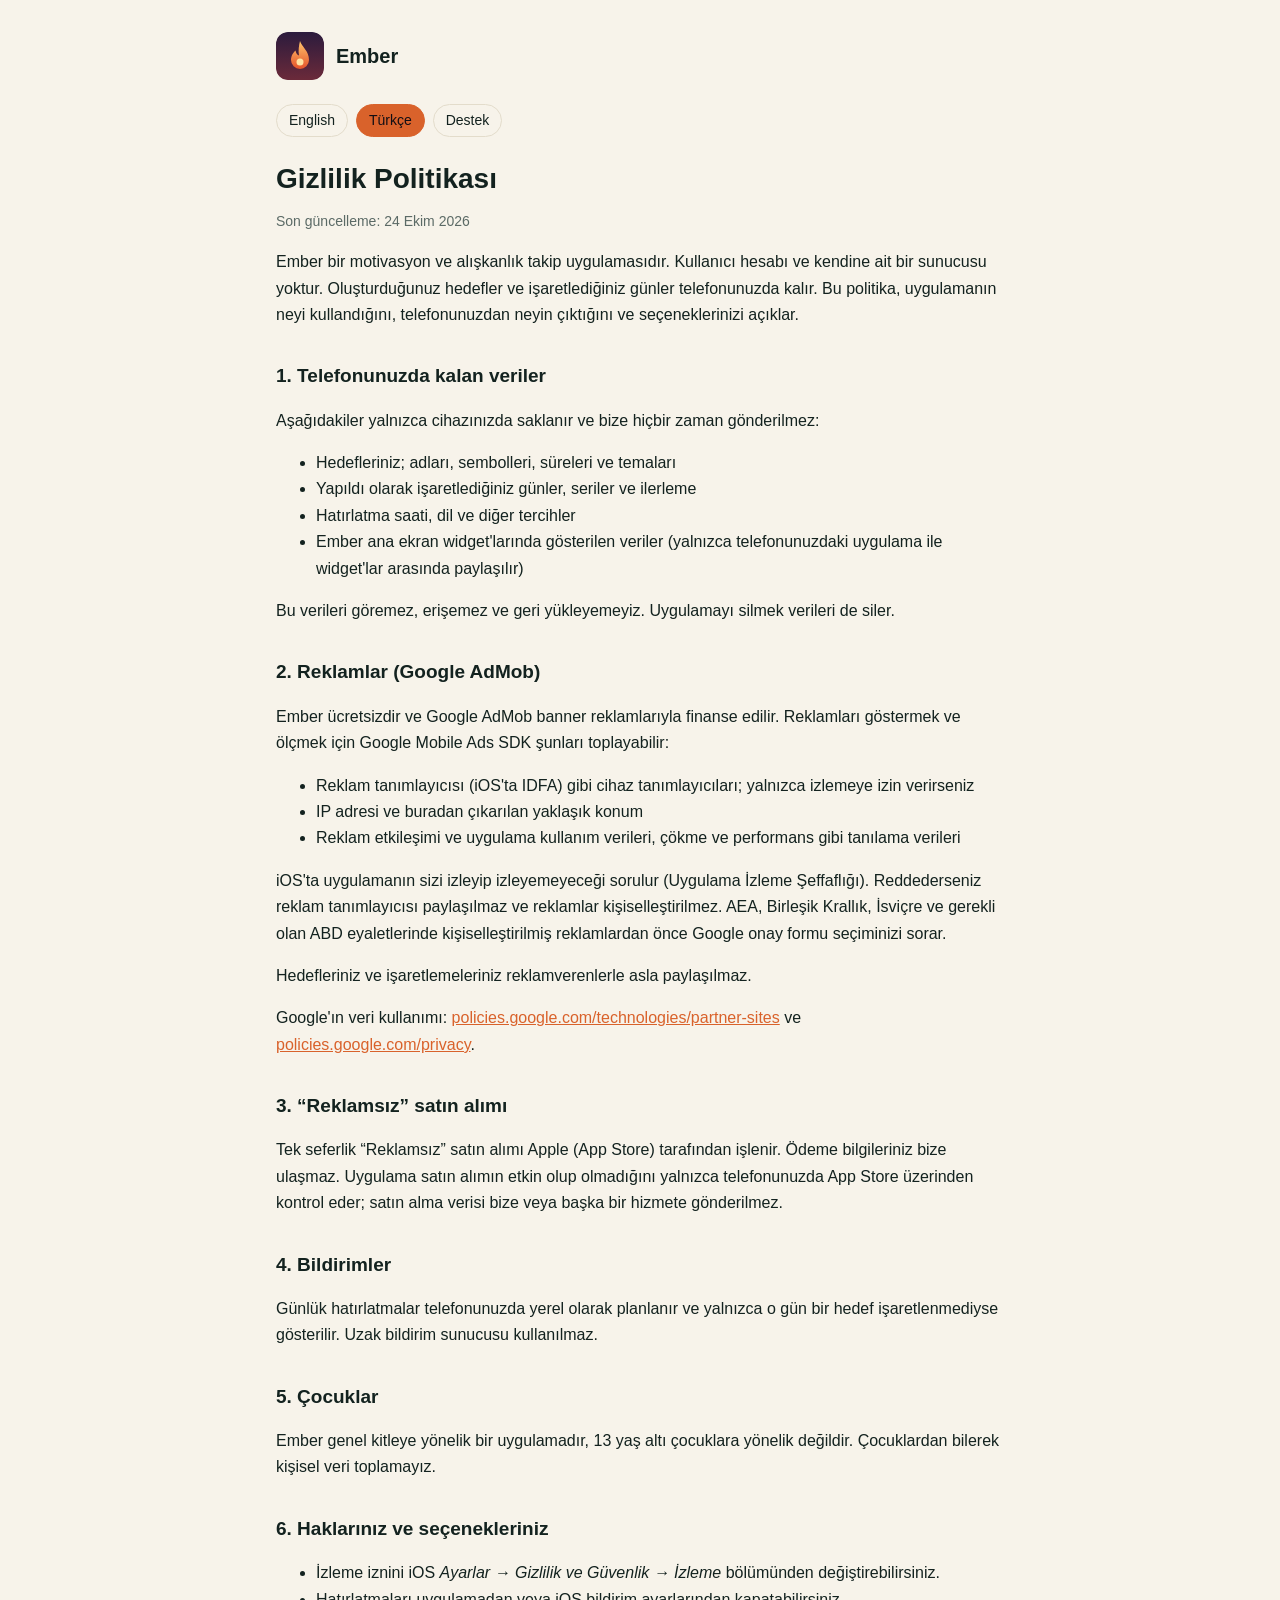
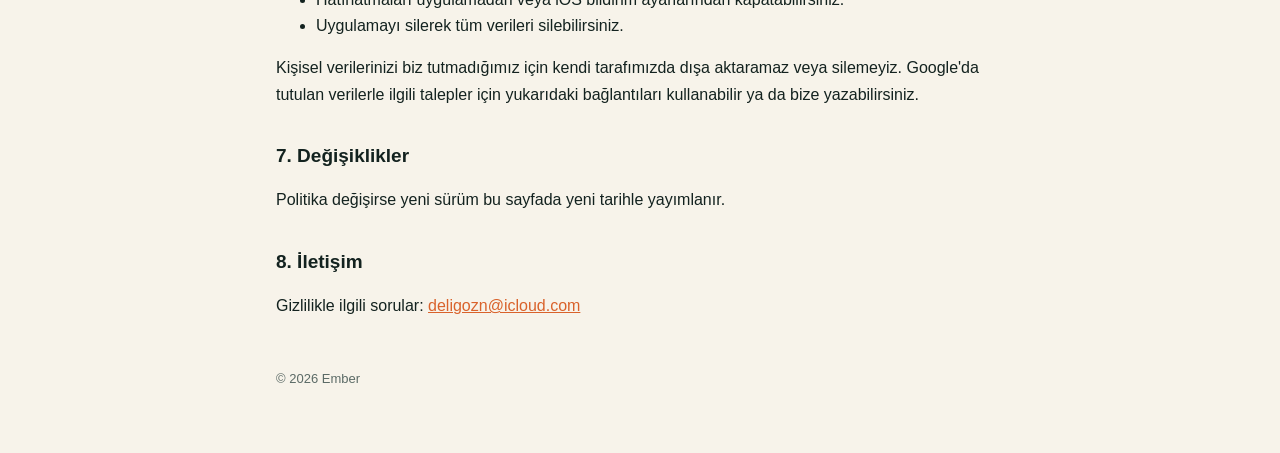
==== privacy-tr.html @ 2302e582 "Add files via upload" ====
<!doctype html>
<html lang="tr">
<head>
<meta charset="utf-8">
<meta name="viewport" content="width=device-width, initial-scale=1">
<title>Ember – Gizlilik Politikası</title>
<link rel="stylesheet" href="site.css">
</head>
<body>
<main>
<header><img src="icon.svg" alt=""><span class="name">Ember</span></header>
<nav><a href="privacy.html">English</a><a href="privacy-tr.html" aria-current="page">Türkçe</a><a href="support.html">Destek</a></nav>

<h1>Gizlilik Politikası</h1>
<p class="muted">Son güncelleme: 24 Ekim 2026</p>

<p>Ember bir motivasyon ve alışkanlık takip uygulamasıdır. Kullanıcı hesabı ve kendine ait bir sunucusu yoktur. Oluşturduğunuz hedefler ve işaretlediğiniz günler telefonunuzda kalır. Bu politika, uygulamanın neyi kullandığını, telefonunuzdan neyin çıktığını ve seçeneklerinizi açıklar.</p>

<h2>1. Telefonunuzda kalan veriler</h2>
<p>Aşağıdakiler yalnızca cihazınızda saklanır ve bize hiçbir zaman gönderilmez:</p>
<ul>
<li>Hedefleriniz; adları, sembolleri, süreleri ve temaları</li>
<li>Yapıldı olarak işaretlediğiniz günler, seriler ve ilerleme</li>
<li>Hatırlatma saati, dil ve diğer tercihler</li>
<li>Ember ana ekran widget'larında gösterilen veriler (yalnızca telefonunuzdaki uygulama ile widget'lar arasında paylaşılır)</li>
</ul>
<p>Bu verileri göremez, erişemez ve geri yükleyemeyiz. Uygulamayı silmek verileri de siler.</p>

<h2>2. Reklamlar (Google AdMob)</h2>
<p>Ember ücretsizdir ve Google AdMob banner reklamlarıyla finanse edilir. Reklamları göstermek ve ölçmek için Google Mobile Ads SDK şunları toplayabilir:</p>
<ul>
<li>Reklam tanımlayıcısı (iOS'ta IDFA) gibi cihaz tanımlayıcıları; yalnızca izlemeye izin verirseniz</li>
<li>IP adresi ve buradan çıkarılan yaklaşık konum</li>
<li>Reklam etkileşimi ve uygulama kullanım verileri, çökme ve performans gibi tanılama verileri</li>
</ul>
<p>iOS'ta uygulamanın sizi izleyip izleyemeyeceği sorulur (Uygulama İzleme Şeffaflığı). Reddederseniz reklam tanımlayıcısı paylaşılmaz ve reklamlar kişiselleştirilmez. AEA, Birleşik Krallık, İsviçre ve gerekli olan ABD eyaletlerinde kişiselleştirilmiş reklamlardan önce Google onay formu seçiminizi sorar.</p>
<p>Hedefleriniz ve işaretlemeleriniz reklamverenlerle asla paylaşılmaz.</p>
<p>Google'ın veri kullanımı: <a href="https://policies.google.com/technologies/partner-sites">policies.google.com/technologies/partner-sites</a> ve <a href="https://policies.google.com/privacy">policies.google.com/privacy</a>.</p>

<h2>3. “Reklamsız” satın alımı</h2>
<p>Tek seferlik “Reklamsız” satın alımı Apple (App Store) tarafından işlenir. Ödeme bilgileriniz bize ulaşmaz. Uygulama satın alımın etkin olup olmadığını yalnızca telefonunuzda App Store üzerinden kontrol eder; satın alma verisi bize veya başka bir hizmete gönderilmez.</p>

<h2>4. Bildirimler</h2>
<p>Günlük hatırlatmalar telefonunuzda yerel olarak planlanır ve yalnızca o gün bir hedef işaretlenmediyse gösterilir. Uzak bildirim sunucusu kullanılmaz.</p>

<h2>5. Çocuklar</h2>
<p>Ember genel kitleye yönelik bir uygulamadır, 13 yaş altı çocuklara yönelik değildir. Çocuklardan bilerek kişisel veri toplamayız.</p>

<h2>6. Haklarınız ve seçenekleriniz</h2>
<ul>
<li>İzleme iznini iOS <em>Ayarlar → Gizlilik ve Güvenlik → İzleme</em> bölümünden değiştirebilirsiniz.</li>
<li>Hatırlatmaları uygulamadan veya iOS bildirim ayarlarından kapatabilirsiniz.</li>
<li>Uygulamayı silerek tüm verileri silebilirsiniz.</li>
</ul>
<p>Kişisel verilerinizi biz tutmadığımız için kendi tarafımızda dışa aktaramaz veya silemeyiz. Google'da tutulan verilerle ilgili talepler için yukarıdaki bağlantıları kullanabilir ya da bize yazabilirsiniz.</p>

<h2>7. Değişiklikler</h2>
<p>Politika değişirse yeni sürüm bu sayfada yeni tarihle yayımlanır.</p>

<h2>8. İletişim</h2>
<p>Gizlilikle ilgili sorular: <a href="mailto:deligozn@icloud.com">deligozn@icloud.com</a></p>

<footer>© 2026 Ember</footer>
</main>
</body>
</html>
---- site.css ----
:root{--bg:#F7F3EA;--surface:#FFFFFF;--ink:#13221F;--muted:#5B6A66;--line:#E3DCCB;--gold:#D9622B}
@media (prefers-color-scheme:dark){:root{--bg:#120E14;--surface:#1D1720;--ink:#F3EEF0;--muted:#B0A6AC;--line:#33293A;--gold:#F08A4B}}
*{box-sizing:border-box}
body{margin:0;background:var(--bg);color:var(--ink);font:16px/1.65 -apple-system,BlinkMacSystemFont,"Segoe UI",Roboto,Helvetica,Arial,sans-serif}
main{max-width:760px;margin:0 auto;padding:32px 16px 64px}
header{display:flex;align-items:center;gap:12px;margin-bottom:24px}
header img{width:48px;height:48px;border-radius:12px}
header .name{font-weight:800;font-size:20px}
nav{display:flex;flex-wrap:wrap;gap:8px;margin:0 0 24px}
nav a{border:1px solid var(--line);border-radius:999px;padding:4px 12px;text-decoration:none;color:var(--ink);font-size:14px}
nav a[aria-current]{background:var(--gold);border-color:var(--gold);color:#120E14}
h1{font-size:28px;line-height:1.25;margin:0 0 4px}
h2{font-size:19px;margin:32px 0 8px}
.muted{color:var(--muted);font-size:14px}
a{color:var(--gold)}
.card{background:var(--surface);border:1px solid var(--line);border-radius:16px;padding:16px 20px;margin:16px 0}
footer{margin-top:48px;color:var(--muted);font-size:13px}
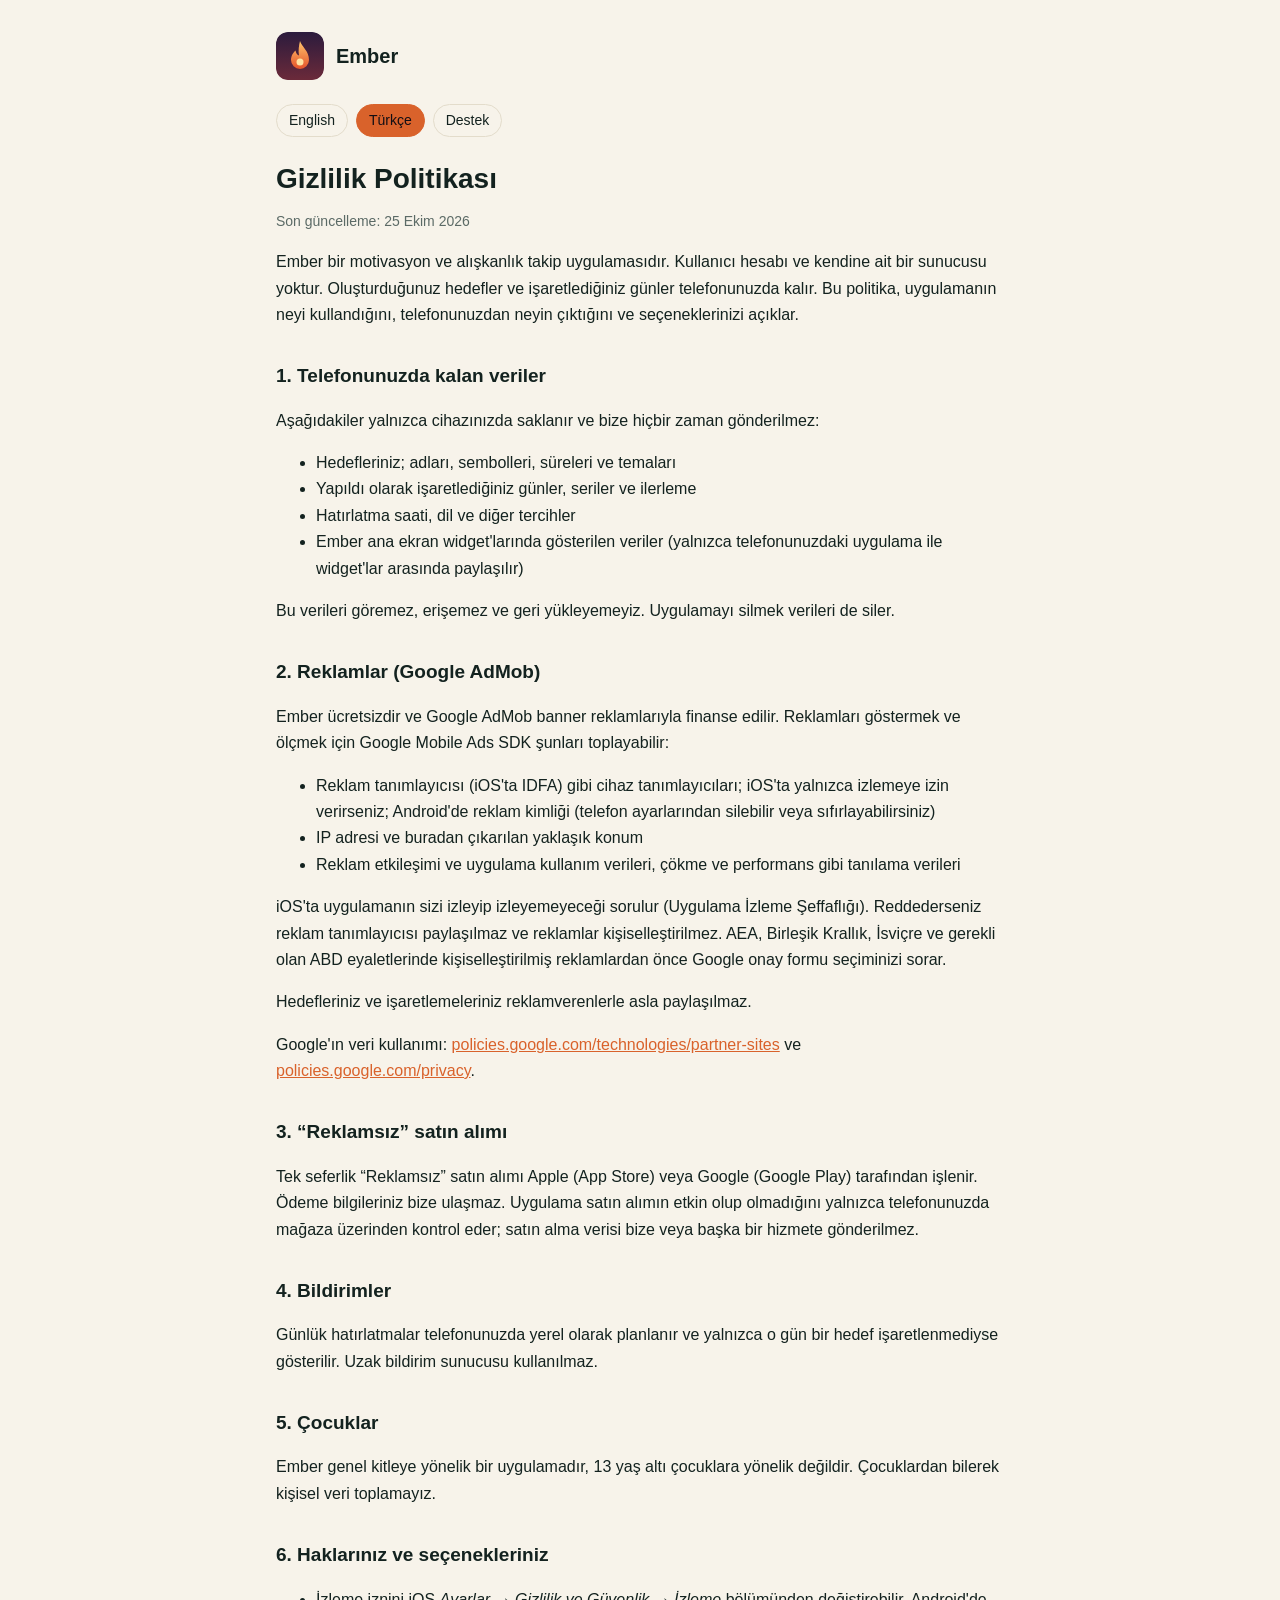
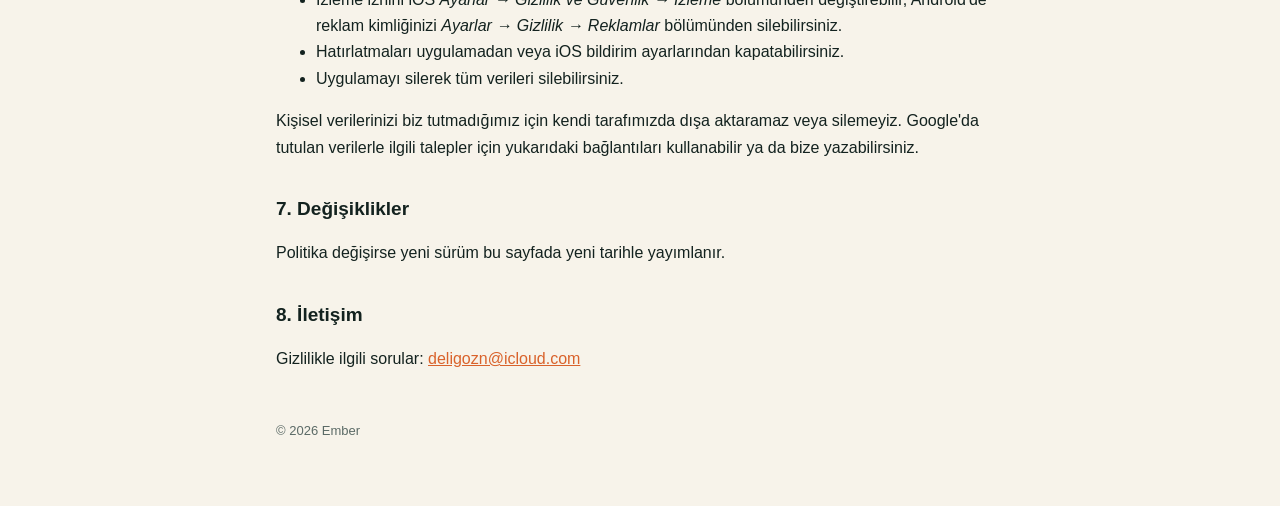
==== commit cf892d1e: "Add files via upload" ====
--- a/privacy-tr.html
+++ b/privacy-tr.html
@@ -12,7 +12,7 @@
 <nav><a href="privacy.html">English</a><a href="privacy-tr.html" aria-current="page">Türkçe</a><a href="support.html">Destek</a></nav>
 
 <h1>Gizlilik Politikası</h1>
-<p class="muted">Son güncelleme: 24 Ekim 2026</p>
+<p class="muted">Son güncelleme: 25 Ekim 2026</p>
 
 <p>Ember bir motivasyon ve alışkanlık takip uygulamasıdır. Kullanıcı hesabı ve kendine ait bir sunucusu yoktur. Oluşturduğunuz hedefler ve işaretlediğiniz günler telefonunuzda kalır. Bu politika, uygulamanın neyi kullandığını, telefonunuzdan neyin çıktığını ve seçeneklerinizi açıklar.</p>
 
@@ -29,7 +29,7 @@
 <h2>2. Reklamlar (Google AdMob)</h2>
 <p>Ember ücretsizdir ve Google AdMob banner reklamlarıyla finanse edilir. Reklamları göstermek ve ölçmek için Google Mobile Ads SDK şunları toplayabilir:</p>
 <ul>
-<li>Reklam tanımlayıcısı (iOS'ta IDFA) gibi cihaz tanımlayıcıları; yalnızca izlemeye izin verirseniz</li>
+<li>Reklam tanımlayıcısı (iOS'ta IDFA) gibi cihaz tanımlayıcıları; iOS'ta yalnızca izlemeye izin verirseniz; Android'de reklam kimliği (telefon ayarlarından silebilir veya sıfırlayabilirsiniz)</li>
 <li>IP adresi ve buradan çıkarılan yaklaşık konum</li>
 <li>Reklam etkileşimi ve uygulama kullanım verileri, çökme ve performans gibi tanılama verileri</li>
 </ul>
@@ -38,7 +38,7 @@
 <p>Google'ın veri kullanımı: <a href="https://policies.google.com/technologies/partner-sites">policies.google.com/technologies/partner-sites</a> ve <a href="https://policies.google.com/privacy">policies.google.com/privacy</a>.</p>
 
 <h2>3. “Reklamsız” satın alımı</h2>
-<p>Tek seferlik “Reklamsız” satın alımı Apple (App Store) tarafından işlenir. Ödeme bilgileriniz bize ulaşmaz. Uygulama satın alımın etkin olup olmadığını yalnızca telefonunuzda App Store üzerinden kontrol eder; satın alma verisi bize veya başka bir hizmete gönderilmez.</p>
+<p>Tek seferlik “Reklamsız” satın alımı Apple (App Store) veya Google (Google Play) tarafından işlenir. Ödeme bilgileriniz bize ulaşmaz. Uygulama satın alımın etkin olup olmadığını yalnızca telefonunuzda mağaza üzerinden kontrol eder; satın alma verisi bize veya başka bir hizmete gönderilmez.</p>
 
 <h2>4. Bildirimler</h2>
 <p>Günlük hatırlatmalar telefonunuzda yerel olarak planlanır ve yalnızca o gün bir hedef işaretlenmediyse gösterilir. Uzak bildirim sunucusu kullanılmaz.</p>
@@ -48,7 +48,7 @@
 
 <h2>6. Haklarınız ve seçenekleriniz</h2>
 <ul>
-<li>İzleme iznini iOS <em>Ayarlar → Gizlilik ve Güvenlik → İzleme</em> bölümünden değiştirebilirsiniz.</li>
+<li>İzleme iznini iOS <em>Ayarlar → Gizlilik ve Güvenlik → İzleme</em> bölümünden değiştirebilir, Android'de reklam kimliğinizi <em>Ayarlar → Gizlilik → Reklamlar</em> bölümünden silebilirsiniz.</li>
 <li>Hatırlatmaları uygulamadan veya iOS bildirim ayarlarından kapatabilirsiniz.</li>
 <li>Uygulamayı silerek tüm verileri silebilirsiniz.</li>
 </ul>
